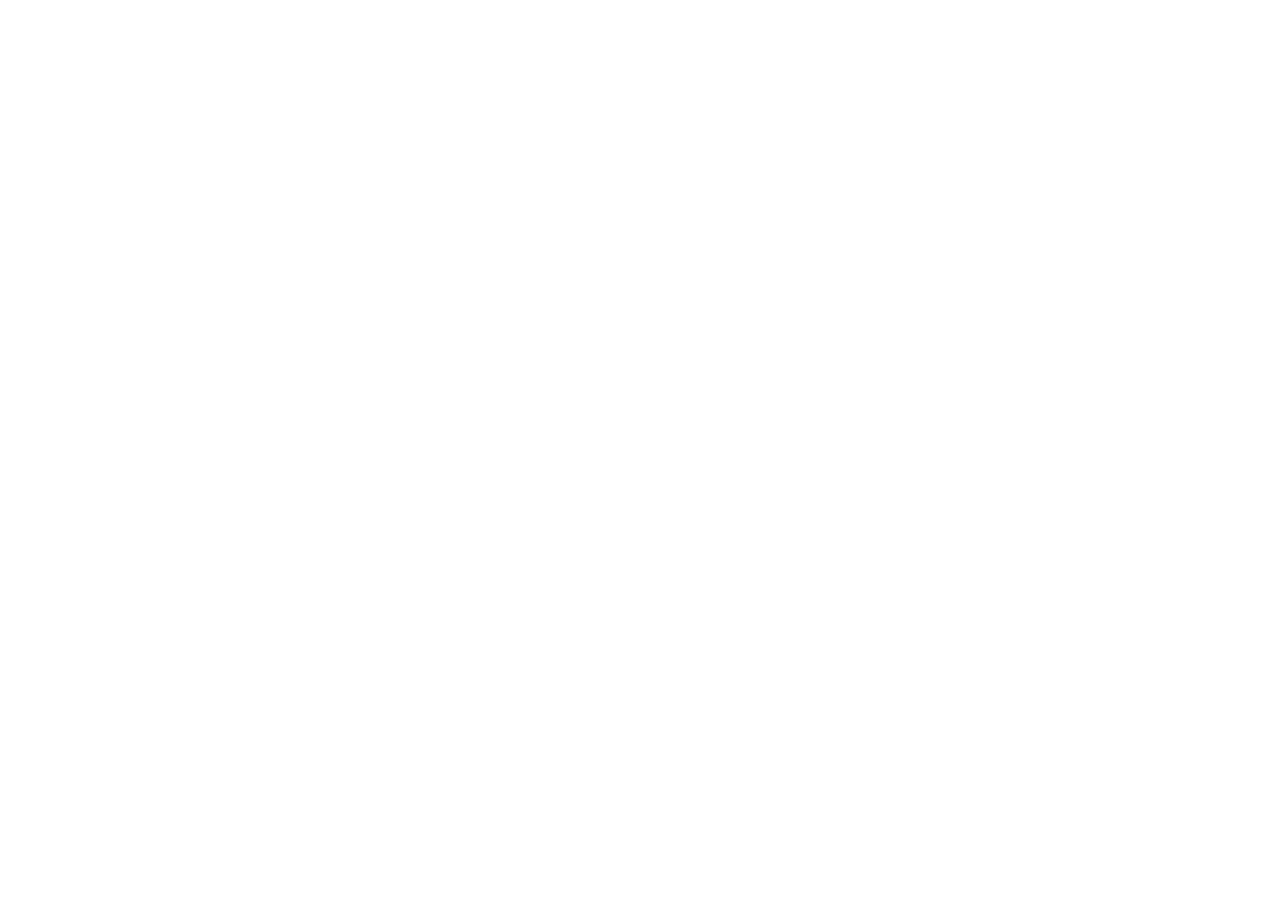
==== index.html @ f0d32ecd "Primer juego" ====
<!DOCTYPE html>
<html lang="en">
  <head>
    <meta charset="UTF-8" />
    <meta name="viewport" content="width=device-width, initial-scale=1.0" />
    <title>Document</title>
    <script src="./script.js"></script>
  </head>
  <body></body>
</html>
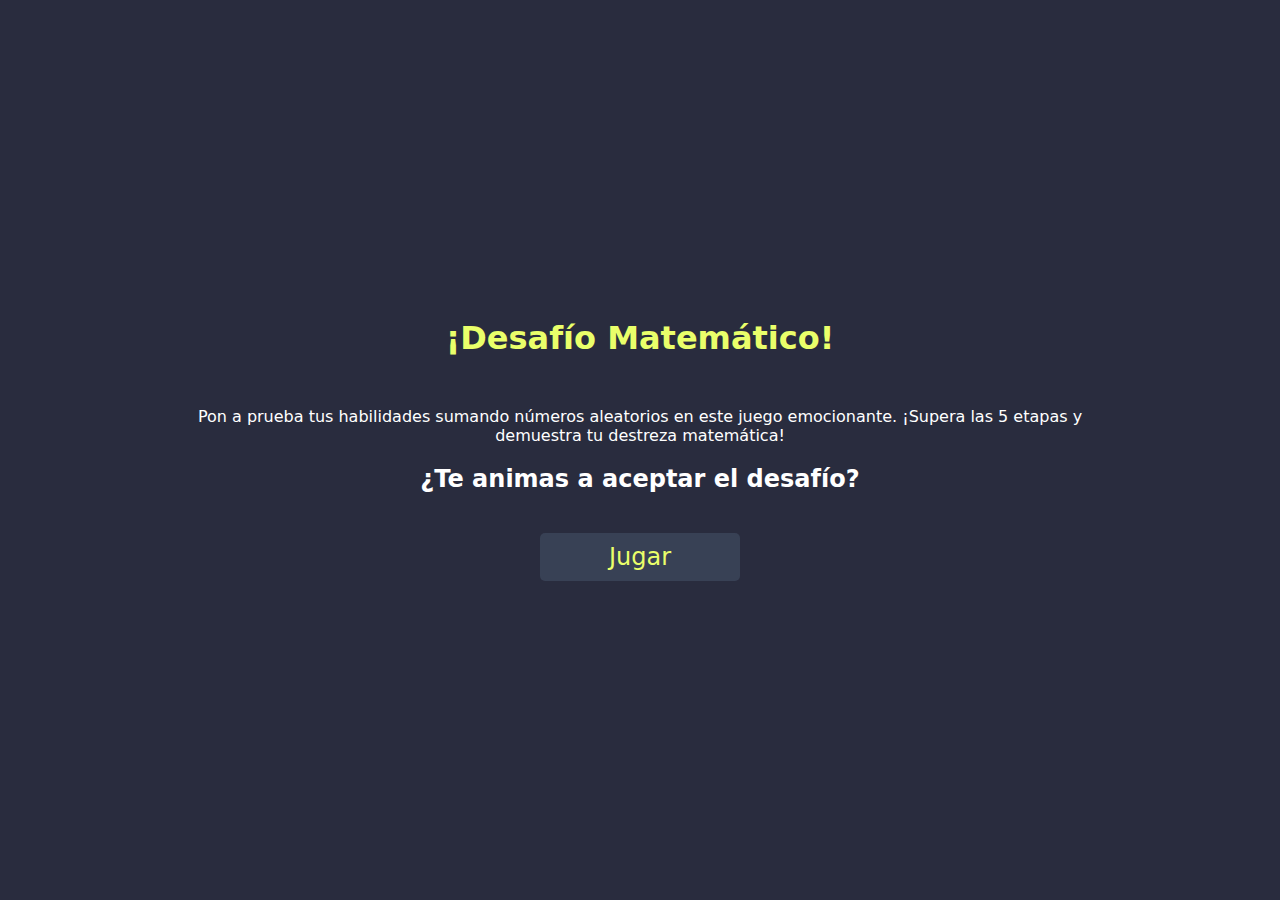
==== commit bb195aa2: "Se agregó un html junto con un botton para inicar el juego" ====
--- a/index.html
+++ b/index.html
@@ -3,8 +3,23 @@
   <head>
     <meta charset="UTF-8" />
     <meta name="viewport" content="width=device-width, initial-scale=1.0" />
-    <title>Document</title>
-    <script src="./script.js"></script>
+    <title>Juego | Desafío Matemático</title>
+    <script src="./script.js" defear></script>
+    <link rel="stylesheet" href="./css/style.css" />
+    <link rel="icon" href="./img/cerebro.png" />
   </head>
-  <body></body>
+  <body style="background-color: #292c3e"></body>
+
+  <section class="container">
+    <h1>¡Desafío Matemático!</h1>
+    <p>
+      Pon a prueba tus habilidades sumando números aleatorios en este juego
+      emocionante. ¡Supera las 5 etapas y demuestra tu destreza matemática!
+    </p>
+    <h2>¿Te animas a aceptar el desafío?</h2>
+
+    <img src="./img/cerebro.png" alt="" />
+
+    <button id="jugar">Jugar</button>
+  </section>
 </html>
--- a/css/style.css
+++ b/css/style.css
@@ -0,0 +1,59 @@
+* {
+  margin: 0;
+  padding: 0;
+}
+
+body {
+  color: white;
+  font-family: system-ui, -apple-system, BlinkMacSystemFont, "Segoe UI", Roboto,
+    Oxygen, Ubuntu, Cantarell, "Open Sans", "Helvetica Neue", sans-serif;
+}
+
+.container {
+  max-width: 70%;
+  text-align: center;
+  margin: auto;
+  display: flex;
+  flex-direction: column;
+  justify-content: center;
+  align-items: center;
+  height: 100vh;
+}
+
+section {
+  display: flex;
+  flex-direction: column;
+  text-align: center;
+  align-items: center;
+  justify-content: center;
+  gap: 20px;
+}
+
+section h1 {
+  font-size: 2rem;
+  color: #eaff6a;
+  margin-bottom: 30px;
+}
+
+img {
+  max-width: 100%;
+  width: 200px;
+}
+
+button {
+  background-color: #384155;
+  border: none;
+  border-radius: 5px;
+  padding: 10px;
+  width: 200px;
+  cursor: pointer;
+  font-family: system-ui, -apple-system, BlinkMacSystemFont, "Segoe UI", Roboto,
+    Oxygen, Ubuntu, Cantarell, "Open Sans", "Helvetica Neue", sans-serif;
+  font-size: 1.5rem;
+  transition: 0.3s all ease-in-out;
+  color: #eaff6a;
+}
+
+button:hover {
+  background-color: #5f6373;
+}
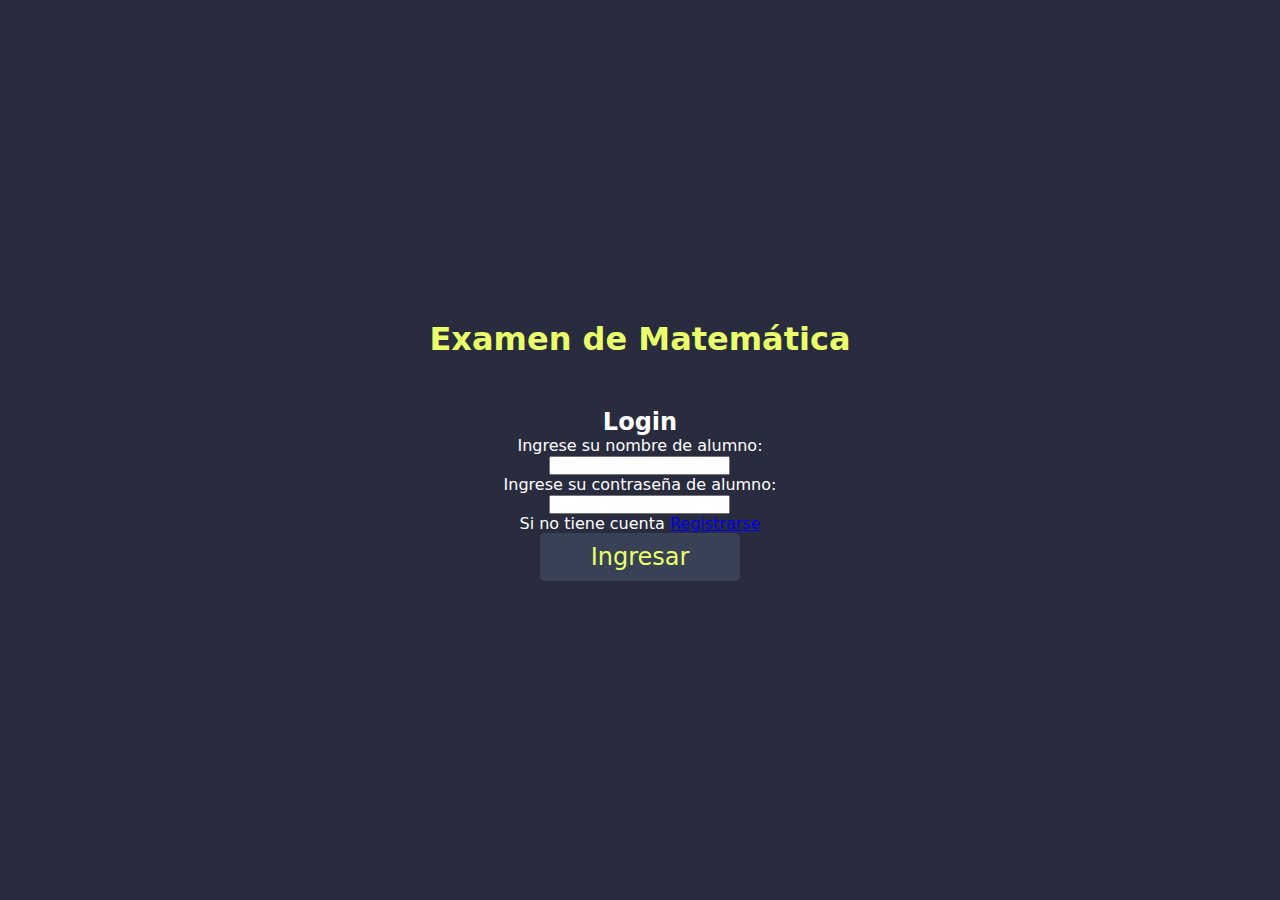
==== commit fe470232: "Se modificó el proyecto del preentrgable 1" ====
--- a/index.html
+++ b/index.html
@@ -3,23 +3,34 @@
   <head>
     <meta charset="UTF-8" />
     <meta name="viewport" content="width=device-width, initial-scale=1.0" />
-    <title>Juego | Desafío Matemático</title>
-    <script src="./script.js" defear></script>
+    <title>Desafío Matemático</title>
     <link rel="stylesheet" href="./css/style.css" />
     <link rel="icon" href="./img/cerebro.png" />
   </head>
-  <body style="background-color: #292c3e"></body>
+  <body>
+    <section class="container">
+      <h1>Examen de Matemática</h1>
 
-  <section class="container">
-    <h1>¡Desafío Matemático!</h1>
-    <p>
-      Pon a prueba tus habilidades sumando números aleatorios en este juego
-      emocionante. ¡Supera las 5 etapas y demuestra tu destreza matemática!
-    </p>
-    <h2>¿Te animas a aceptar el desafío?</h2>
+      <form id="login-form" action="./pages/presentacion.html" method="GET">
+        <h2>Login</h2>
+        <div>
+          <p>Ingrese su nombre de alumno:</p>
+          <p>
+            <input type="text" id="alumno" name="alumno" required />
+          </p>
+        </div>
 
-    <img src="./img/cerebro.png" alt="" />
+        <div>
+          <p>Ingrese su contraseña de alumno:</p>
+          <input type="password" id="password" name="password" required />
+        </div>
+        <p>
+          Si no tiene cuenta <a href="./pages/registro.html">Registrarse</a>
+        </p>
+        <button type="submit">Ingresar</button>
+      </form>
+    </section>
 
-    <button id="jugar">Jugar</button>
-  </section>
+    <script src="./script/script.js"></script>
+  </body>
 </html>
--- a/css/style.css
+++ b/css/style.css
@@ -7,6 +7,7 @@
   color: white;
   font-family: system-ui, -apple-system, BlinkMacSystemFont, "Segoe UI", Roboto,
     Oxygen, Ubuntu, Cantarell, "Open Sans", "Helvetica Neue", sans-serif;
+  background-color: #292c3e;
 }
 
 .container {
@@ -57,3 +58,17 @@
 button:hover {
   background-color: #5f6373;
 }
+
+.cuadro {
+  display: flex;
+  gap: 15px;
+  align-items: start;
+}
+
+.cuadro button {
+  border-radius: 5px;
+  text-align: center;
+  width: 100% !important;
+  font-size: 1rem !important;
+  color: white;
+}
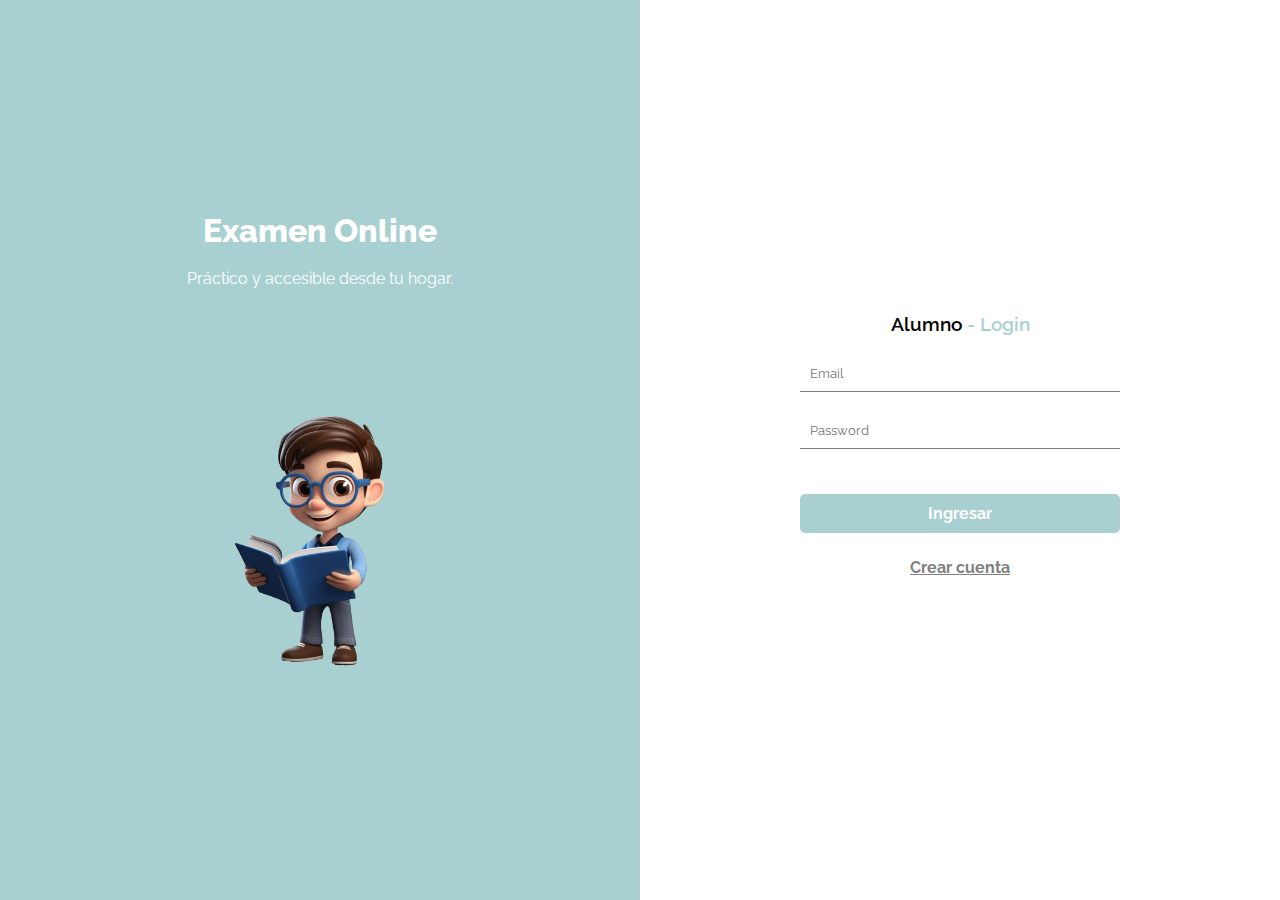
==== commit a02c50df: "Le agregué al proyecto el uso de SASS para seccionar mejor los estilos de cada pagina" ====
--- a/index.html
+++ b/index.html
@@ -3,34 +3,42 @@
   <head>
     <meta charset="UTF-8" />
     <meta name="viewport" content="width=device-width, initial-scale=1.0" />
-    <title>Desafío Matemático</title>
+    <title>Plataforma | Examen</title>
     <link rel="stylesheet" href="./css/style.css" />
-    <link rel="icon" href="./img/cerebro.png" />
   </head>
   <body>
     <section class="container">
-      <h1>Examen de Matemática</h1>
+      <div class="explicacion-login">
+        <h1>Examen Online</h1>
+        <p>Práctico y accesible desde tu hogar.</p>
+        <img src="./img/3d-escuela.png" alt="" />
+      </div>
+      <div class="login-section">
+        <h1>Alumno <span style="color: #a9d0d1">- Login</span></h1>
 
-      <form id="login-form" action="./pages/presentacion.html" method="GET">
-        <h2>Login</h2>
-        <div>
-          <p>Ingrese su nombre de alumno:</p>
-          <p>
-            <input type="text" id="alumno" name="alumno" required />
-          </p>
-        </div>
-
-        <div>
-          <p>Ingrese su contraseña de alumno:</p>
-          <input type="password" id="password" name="password" required />
-        </div>
-        <p>
-          Si no tiene cuenta <a href="./pages/registro.html">Registrarse</a>
-        </p>
-        <button type="submit">Ingresar</button>
-      </form>
+        <form id="login-form" class="login-form">
+          <input
+            type="email"
+            placeholder="Email"
+            id="email_registrado"
+            autocomplete="off"
+            required
+          />
+          <p id="email_desconocido" style="color: red"></p>
+          <input
+            type="password"
+            placeholder="Password"
+            id="password_registrado"
+            required
+          />
+          <p id="password_desconocida" style="color: red"></p>
+          <div class="buttons">
+            <button type="submit" id="ingresar">Ingresar</button>
+            <button id="crear_cuenta">Crear cuenta</button>
+          </div>
+        </form>
+      </div>
     </section>
-
-    <script src="./script/script.js"></script>
+    <script src="login.js" type="module"></script>
   </body>
 </html>
--- a/css/style.css
+++ b/css/style.css
@@ -1,74 +1,315 @@
+@import url("https://fonts.googleapis.com/css2?family=Raleway:ital,wght@0,100..900;1,100..900&family=Roboto:ital,wght@0,100;0,300;0,400;0,500;0,700;0,900;1,100;1,300;1,400;1,500;1,700;1,900&display=swap");
 * {
   margin: 0;
   padding: 0;
-}
-
-body {
-  color: white;
-  font-family: system-ui, -apple-system, BlinkMacSystemFont, "Segoe UI", Roboto,
-    Oxygen, Ubuntu, Cantarell, "Open Sans", "Helvetica Neue", sans-serif;
-  background-color: #292c3e;
+  font-family: var(--primary-font);
+}
+
+body,
+html {
+  margin: 0;
+  height: 100%;
+  width: 100%;
+  display: flex;
+  justify-content: center;
+  align-items: center;
+  font-family: var(--primary-font);
+}
+
+:root {
+  --primary-font: "Raleway", sans-serif;
+  --primary-color: #a9d0d1;
+  --secundary-color: white;
+}
+
+/* Estilos generales */
+* {
+  box-sizing: border-box;
+  margin: 0;
+  padding: 0;
 }
 
 .container {
-  max-width: 70%;
+  display: flex;
+  flex-direction: column;
+  width: 100vw;
+  height: 100vh;
+  background-color: #a9d0d1;
+}
+
+.explicacion-login {
+  display: flex;
+  flex-direction: column;
+  justify-content: center;
+  align-items: center;
   text-align: center;
+  color: white;
+  width: 100%;
+  height: 50vh; /* 50% del alto de la pantalla */
+  margin-top: 0px;
+  padding: 10px;
+}
+
+.explicacion-login h1 {
+  font-weight: 800;
+  color: white;
+  margin-bottom: 20px; /* Aumenta el margen inferior */
+  width: 100%;
+}
+
+.explicacion-login img {
+  object-fit: cover;
+  margin-top: 20px;
+  width: 60%;
+  max-width: 300px;
+}
+
+.login-section {
+  background-color: white;
+  display: flex;
+  flex-direction: column;
+  justify-content: center;
+  align-items: center;
+  width: 100%;
+  height: 50vh; /* 50% del alto de la pantalla */
+  padding: 20px;
+  gap: 20px;
+}
+
+.login-form {
+  width: 80%;
+  max-width: 400px;
+  display: flex;
+  flex-direction: column;
+  gap: 10px;
+  align-items: center;
+}
+
+.login-section h1 {
+  font-weight: 600;
+  font-size: 1.2rem;
+  width: 100%;
+  text-align: center;
+  margin-top: 10px; /* Aumenta el margen inferior */
+}
+
+.login-section input {
+  border: none;
+  border-bottom: 1px solid gray;
+  padding: 10px;
+  width: 100%;
+}
+
+.buttons button {
+  width: 100%;
+  margin-top: 5px;
+  padding: 10px;
+  border: none;
+  border-radius: 5px;
+  text-align: center;
+  font-size: 1rem;
+  color: white;
+  font-weight: bold;
+  margin-bottom: 10px;
+}
+
+#ingresar,
+#registrarse {
+  background-color: #a9d0d1;
+}
+
+#crear_cuenta {
+  background-color: transparent;
+  color: gray;
+  text-decoration: underline;
+}
+
+.buttons {
+  margin-top: 20px;
+  width: 100%;
+}
+
+#ingresar:hover,
+#registrarse:hover {
+  background-color: #a5e2e4;
+  cursor: pointer;
+}
+
+#crear_cuenta:hover {
+  cursor: pointer;
+}
+
+/* Media Queries */
+@media (min-width: 768px) {
+  .container {
+    flex-direction: row;
+  }
+  .explicacion-login,
+  .login-section {
+    width: 50%;
+    height: 100vh;
+    padding: 0;
+  }
+  .explicacion-login img {
+    width: 100%;
+    margin-top: 100px;
+  }
+  .login-form {
+    width: 50%;
+  }
+}
+/*Registro Exitoso*/
+.registro_exitoso {
+  display: flex;
+  flex-direction: column;
+  justify-content: center;
+  align-items: center;
   margin: auto;
-  display: flex;
-  flex-direction: column;
-  justify-content: center;
-  align-items: center;
-  height: 100vh;
-}
-
-section {
-  display: flex;
-  flex-direction: column;
+  gap: 40px;
+  padding: 50px;
+  border-radius: 10px;
+  background-color: white;
+  box-shadow: 2px 2px 10px gray;
+  width: 50%;
   text-align: center;
-  align-items: center;
-  justify-content: center;
+}
+
+.registro_exitoso h1 {
+  font-weight: 900;
+  color: #44969b;
+}
+
+.registro_exitoso button {
+  padding: 10px;
+  color: white;
+  background-color: #a5e2e4;
+  border: none;
+  border-radius: 5px;
+  font-weight: 800;
+  box-shadow: 2px 2px 10px gray;
+  cursor: pointer;
+  transition: 0.3s all ease-in-out;
+}
+
+.registro_exitoso button:hover {
+  background-color: #30787a;
+}
+
+.presentacion {
+  display: flex;
+  flex-wrap: wrap;
+  align-items: stretch; /* Hacer que los elementos se estiren para ocupar toda la altura */
+}
+
+.bienvenida {
+  background-color: white;
+  width: 80%;
+  display: flex;
+  flex-direction: column;
+  justify-content: center;
+  align-items: center;
+  padding: 20px;
+}
+
+.bienvenida h1 {
+  margin-bottom: 30px;
+  color: var(--primary-color);
+}
+
+.bienvenida h4,
+.bienvenida ul {
+  list-style: none;
+  font-weight: 500;
+}
+
+.bienvenida ul li {
+  padding: 10px;
+}
+
+.bienvenida ul li strong {
+  color: var(--primary-color);
+}
+
+.bienvenida-ingreso {
+  width: 100%;
+  background-color: #a9d0d1;
+  display: flex;
+  flex-direction: column;
+  justify-content: center;
+  align-items: center;
+  flex-grow: 1; /* Hacer que este elemento crezca para ocupar todo el espacio disponible */
+  padding: 20px;
   gap: 20px;
 }
 
-section h1 {
-  font-size: 2rem;
-  color: #eaff6a;
-  margin-bottom: 30px;
-}
-
-img {
-  max-width: 100%;
-  width: 200px;
-}
-
-button {
-  background-color: #384155;
-  border: none;
-  border-radius: 5px;
-  padding: 10px;
-  width: 200px;
-  cursor: pointer;
-  font-family: system-ui, -apple-system, BlinkMacSystemFont, "Segoe UI", Roboto,
-    Oxygen, Ubuntu, Cantarell, "Open Sans", "Helvetica Neue", sans-serif;
-  font-size: 1.5rem;
+.bienvenida-ingreso img {
+  width: 100px;
+  border-radius: 100px;
+}
+
+.bienvenida-ingreso h3 {
+  font-weight: 800;
+  color: white;
+}
+
+.bienvenida-ingreso ul {
+  list-style: none;
+}
+
+.bienvenida-ingreso ul li {
+  font-weight: 420;
+  padding: 2px;
+}
+
+#empezar_examen {
+  background-color: var(--secundary-color);
+  padding: 10px;
+  border: none;
+  border-radius: 5px;
+  font-weight: 600;
+  color: black;
+  box-shadow: 1px 1px 10px gray;
+}
+
+#empezar_examen:hover {
+  cursor: pointer;
+  background-color: rgb(97, 148, 107);
+  color: white;
+}
+
+.body-examen {
+  background-color: var(--primary-color);
+}
+
+.examen {
+  display: flex;
+  flex-direction: column;
+  padding: 30px;
+  align-items: center;
+  justify-content: center;
+  gap: 10px;
+}
+.examen img {
+  width: 50%;
+}
+.examen input {
+  padding: 15px;
+  border: none;
+  border-radius: 5px;
+  font-size: 1rem;
+}
+.examen button {
+  background-color: rgb(81, 138, 104);
+  color: white;
+  padding: 10px;
+  border: none;
+  border-radius: 5px;
   transition: 0.3s all ease-in-out;
-  color: #eaff6a;
-}
-
-button:hover {
-  background-color: #5f6373;
-}
-
-.cuadro {
-  display: flex;
-  gap: 15px;
-  align-items: start;
-}
-
-.cuadro button {
-  border-radius: 5px;
-  text-align: center;
-  width: 100% !important;
-  font-size: 1rem !important;
-  color: white;
-}
+}
+.examen button:hover {
+  background-color: rgb(34, 57, 78);
+  color: white;
+  cursor: pointer;
+}
+
+/*# sourceMappingURL=style.css.map */
